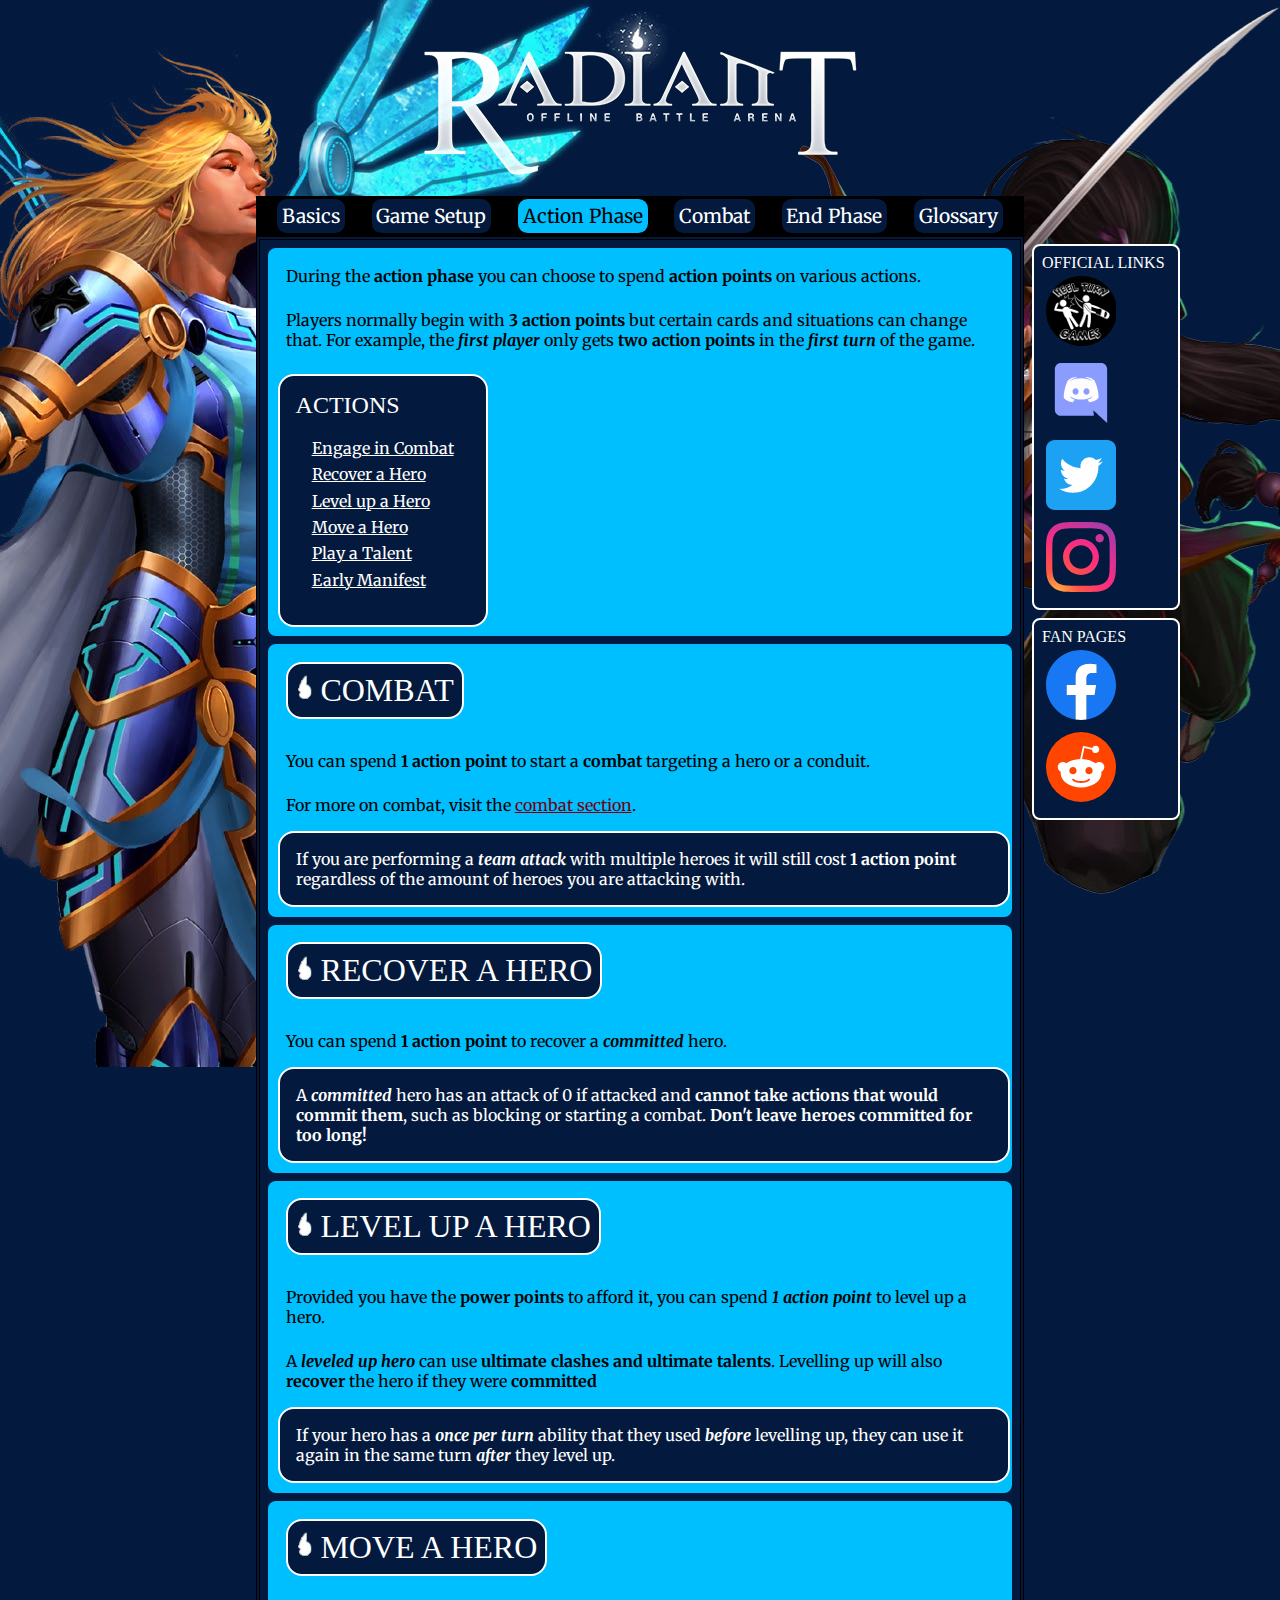
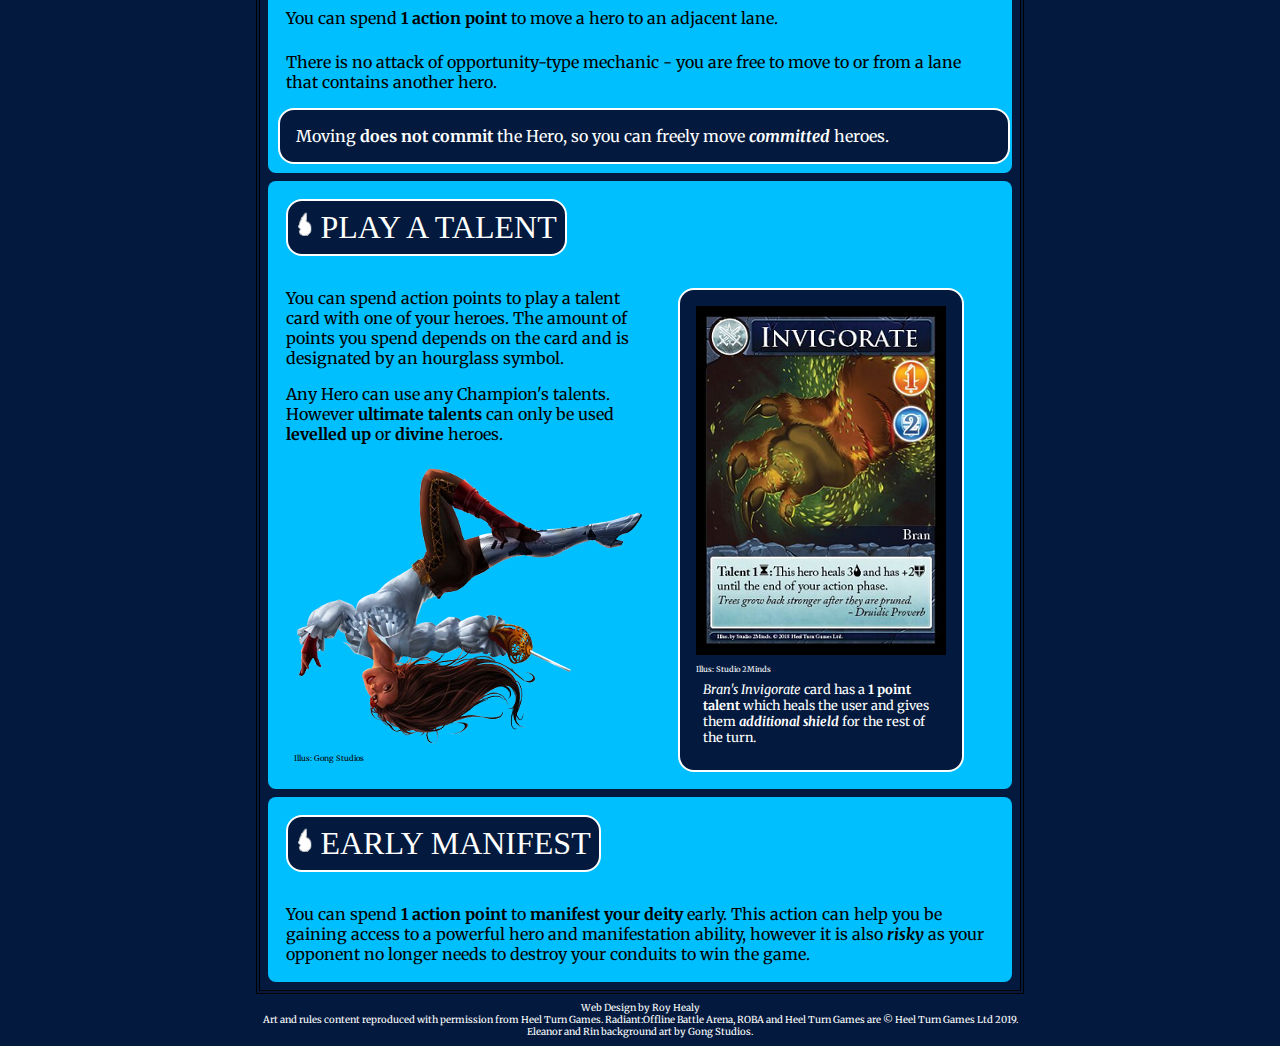
==== code/wd1/action_phase/index.html @ aebfe7fa "Fixed images" ====
<!DOCTYPE html>
<html lang="en">
    <head>
        <title>Radiant: Offline Battle Arena</title>
        <meta charset="UTF-8" />
        <meta name="viewport" content="width=device-width, initial-scale=1">
        <link rel="stylesheet" type="text/css" href="../styles/roba.css" />
        <link rel="icon" href="../images/icon.png" />
    </head>
    <body>
        <header>
            <figure>
                <a href='https://cs1.ucc.ie/~rwth1/wd1/'><img src="../images/banner.png" alt="Radiant: Offline Batter Arena official logo in stylized text" title='Back to homepage'/></a>
            </figure>
            <nav>
                <ul>
                    <li><a href="../">Basics</a></li>
                    <li><a href='../setup'>Game Setup</a></li>
                    <li><a id='here'>Action Phase</a></li>
                    <li><a href='../combat'>Combat</a></li>
                    <li><a href='../end_phase'>End Phase</a></li>
                    <li><a href='../glossary'>Glossary</a></li>
                </ul>
            </nav>
        </header>
        <main>
            <section>
                <p>During the <b>action phase</b> you can choose to spend <b>action points</b> on various actions.</p>
                <p>Players normally begin with <strong>3 action points</strong> but certain cards and situations can change that. For example, the <em>first player</em> only gets <b>two action points</b> in the <em>first turn</em> of the game.</p>
                <nav>
                    <h1>Actions</h1>
                    <ul>
                        <li><a href="#combat">Engage in Combat</a></li>
                        <li><a href="#recover">Recover a Hero</a></li>
                        <li><a href="#level">Level up a Hero</a></li>
                        <li><a href="#move">Move a Hero</a></li>
                        <li><a href="#talent">Play a Talent</a></li>
                        <li><a href="#manifest">Early Manifest</a></li>
                    </ul>
                </nav>
            </section>
            <section>
                <h1 id="combat"><img src="../images/bullet.png" role="presentation" alt="ROBA conduit silhouette bulletpoint. A white, crystal like shape.">Combat</h1>
                <p>You can spend <b>1 action point</b> to start a <b>combat</b> targeting a hero or a conduit.</p>
                <p>For more on combat, visit the <a href='../combat'>combat section</a>.</p>
                <p class="inset">If you are performing a <em>team attack</em> with multiple heroes it will still cost <b>1 action point</b> regardless of the amount of heroes you are attacking with.</p>
            </section>
            <section>
                <h1 id="recover"><img src="../images/bullet.png" role="presentation" alt="ROBA conduit silhouette bulletpoint. A white, crystal like shape.">Recover a Hero</h1>
                <p>You can spend <b>1 action point</b> to recover a <em>committed</em> hero.</p>
                <p class="inset">A <em>committed</em> hero has an attack of 0 if attacked and <b>cannot take actions that would commit them</b>, such as blocking or starting a combat. <strong>Don't leave heroes committed for too long!</strong></p>
            </section>
            <section>
                <h1 id="level"><img src="../images/bullet.png" role="presentation" alt="ROBA conduit silhouette bulletpoint. A white, crystal like shape.">Level up a Hero</h1>
                <p>Provided you have the <b>power points</b> to afford it, you can spend <em>1 action point</em> to level up a hero.</p>
                <p>A <em>leveled up hero</em> can use <b>ultimate clashes and ultimate talents</b>. Levelling up will also <b>recover</b> the hero if they were <b>committed</b></p>
                <p class="inset">If your hero has a <em>once per turn</em> ability that they used <em>before</em> levelling up, they can use it again in the same turn <em>after</em> they level up.</p>
            </section>
            <section>
                <h1 id="move"><img src="../images/bullet.png" role="presentation" alt="ROBA conduit silhouette bulletpoint. A white, crystal like shape.">Move a Hero</h1>
                <p>You can spend <b>1 action point</b> to move a hero to an adjacent lane.</p>
                <p>There is no attack of opportunity-type mechanic - you are free to move to or from a lane that contains another hero.</p>
                <p class="inset">Moving <b>does not commit</b> the Hero, so you can freely move <em>committed</em> heroes.</p>
            </section>
            <section>
                <h1 id="talent"><img src="../images/bullet.png" role="presentation" alt="ROBA conduit silhouette bulletpoint. A white, crystal like shape.">Play A Talent</h1>
                <div class="has_inset">
                    <div class="has_fill">
                        <p>You can spend action points to play a talent card with one of your heroes. The amount of points you spend depends on the card and is designated by an hourglass symbol.</p>
                        <p>Any Hero can use any Champion's talents. However <b>ultimate talents</b> can only be used <b>levelled up</b> or <b>divine</b> heroes.</p>
                        <figure class="fill">
                            <img src="../images/fencer.png" alt="Viola the Daredevil. The image depicts Viola the Fencer mid somersault. She smiles and waves her sword off frame." title="Masterwork Boots">
                            <figcaption><small>Illus: Gong Studios</small></figcaption>
                        </figure>
                    </div>
                    <figure class="inset right">
                        <img src="../images/invigorate.png" alt="Bran's Invigorate Card. The art shows a bear paw controlling a cyclone of leaves. The text box states it is a Talent card that heals the user by 3 and gives them 2 shield for the rest of the turn. The card also has clash stats of 1 attack and 2 shield." title="Bran's Invigorate Card" />
                        <figcaption>
                            <small>Illus: Studio 2Minds</small>
                            <p><i>Bran's Invigorate</i> card has a <b>1 point talent</b> which heals the user and gives them <em>additional shield</em> for the rest of the turn.</p>
                        </figcaption>
                    </figure>
                </div>
            </section>
            <section>
                <h1 id="manifest"><img src="../images/bullet.png" role="presentation" alt="ROBA conduit silhouette bulletpoint. A white, crystal like shape.">Early Manifest</h1>
                <p>You can spend <b>1 action point</b> to <b>manifest your deity</b> early. This action can help you be gaining access to a powerful hero and manifestation ability, however it is also <em>risky</em> as your opponent no longer needs to destroy your conduits to win the game.</p>
            </section>
        </main>
        <aside>
            <nav>
                <h1>Official Links</h1>
                <a href='http://heelturn.ie/'><img src="../images/icon/heelturn.png" title="Heel Turn Games Homepage" alt="Heel Turn Games Logo. It depicts a stick figure hitting another stick figure with a chair."/></a>
                <a href='https://discord.gg/DKqZPUV'><img src="../images/icon/discord.svg" title="Discord Server" alt="Discord Logo"/></a>
                <a href='https://twitter.com/radiantoba'><img src="../images/icon/twitter.svg" title="Follow ROBA on Twitter" alt="Twitter Logo"/></a>
                <a href='https://www.instagram.com/radiantoba'><img src="../images/icon/instagram.svg" title="Follow ROBA on instagram" alt="Instagram Logo"/></a>
            </nav>
            <nav>
                <h1>Fan Pages</h1>
                <a href='https://www.facebook.com/groups/432502020954651/'><img src="../images/icon/facebook.svg" title="Facebook ROBA Heroes" alt="Facebook Logo"/></a>
                <a href='https://www.reddit.com/r/RadiantOBA/'><img src="../images/icon/reddit.svg" title="RadiantOBA Subreddit" alt="Reddit Logo"/></a>
            </nav>
        </aside>
        <footer>
            <small>Web Design by Roy Healy</small>
            <small>Art and rules content reproduced with permission from Heel Turn Games. Radiant:Offline Battle Arena, ROBA and Heel Turn Games are © Heel Turn Games Ltd 2019.</small>
            <small>Eleanor and Rin background art by Gong Studios.</small>
        </footer>
    </body>

</html>
---- code/wd1/styles/roba.css ----
@import url('https://fonts.googleapis.com/css?family=Calistoga|Merriweather&display=swap');

* {
    margin: 0;
    padding: 0;
    font-size: 16px;
    font-family: "Merriweather", "Times New Roman", serif;
}

em {
    font-weight: bold;
}

* ul {
    list-style: none;
}

section > * {
    padding: 0.5em;
}

h1 {
    font-size: 2em;
    margin-left: auto;
    margin-right: auto;
    font-family: 'Calistog', serif;
    font-weight: normal;
    text-transform: uppercase;
}

html{
    background-color: #031A3E;
}

footer{
    padding: 0.5em;
    text-align: center;
}

footer *{
    display: block;
}

ol{
  padding: 1em;
}

small {
    font-size: 0.6em;
}

footer{
    color: white;
}

main {
    border-width: 0.25rem;
    border-color: black;
    border-style: double;
    background-color: #031A3E;

}

header {
    background-color: transparent;
    text-align: center;
}

header img {
    margin-left: auto;
    margin-right: auto;
    max-width:100%
}

header nav {
    background-color: #000;
    padding: 0.5em;
    background-image: url("../images/both_small.png");
    background-repeat: no-repeat;
    background-position: right;
}

header ul {
    color: white;
    text-align: left;
}

header li{
    margin: 0.5em auto;
}

header nav a {
    text-decoration: none;
    border-radius: 0.5em;
    background-color: #031A3E;
    padding: 0.25em;
    color: white;
    margin: 0.5em;
}

header nav a:hover, a#here{
    background-color: DeepSkyBlue;
    color: #000;
}

/* sections */

main section, article{
    margin: 0.5em;
    padding: 0.1em;
    background-color: DeepSkyBlue;
    border-radius: 0.5em;
    color: black;
}

main > section{
    display: flex;
    flex-direction: column;
}

section > h1{
    background-color: #031A3E;
    border-radius: 0.5em;
    border-width: 0.125rem;
    border-color: white;
    color: white;
    margin-right: auto;
    margin-left: auto;
    border-style: solid;
    text-align: center;
    padding: 0.5rem;
    display:inline-block;
}

h1 img {
    padding: 0.1em;
    padding-right: 0.5em;
    max-height: 1.5em;
}

h1:hover img{
    transform: rotate(-20deg);
}

section > * {
    margin: 0.5em
}

p {
    margin: 0.5em;
}

section a, section a *{
    color: #750010;
}

/* insets */

.inset {
    background-color: #031A3E;
    border-color: white;
    border-width: 0.125em;
    border-radius: 1em;
    border-style: solid;
    margin: 0.5em auto;
    color: white;
}

p.inset {
    padding: 1em;
}

.inset * {
    color: white;
}

.inset a, .inset a * {
    color: #FF8C00
}

.inset_skinny {
    display: table;
}

.inset h1 {
    font-size: 1.5em;
}

/* Example of Play */

.example ol{
    margin-top:0;
}

/* table of contents */
main nav {
    display: inline-block;
    background-color: #031A3E;
    border-color: white;
    border-width: 0.125em;
    border-radius: 1em;
    border-style: solid;
    margin-right: auto;
    padding: 1em;
}

main nav * {
    padding: 0;
    color: white;
}

main nav h1 {
    font-size: 1.5em;
}

nav li h1 a{
    font-size: 1.25rem;
}

nav > ol{
    padding: 0 1em;
}

main nav ul{
    margin: 1em;
}

main nav li{
    padding: 0.2em 0;
}

nav ol ol{
    margin: 1em;
    padding: 0;
}

/* figures */
section figure {
  width: -webkit-min-content;
  width: -moz-min-content;
  width: min-content;
  padding: 1em;
}

figure *{
    font-size: 0.8rem;
}

figure {
    display: table;
    margin: 0 auto;
}

.fill {
    display: None;
}

figure img{
    margin: auto;
}

figure small{
    font-size: 0.6em;
}

header figure{
    text-align: center;
    grid-area: banner;
}

/* exterenal nav */

aside nav {
    padding: 0.5em;
    background-color: #031A3E;
    border-radius: 0.5em;
    margin: 0.5em;
    border-color: #fff;
    border-width: 0.125rem;
    border-style: solid;
}

aside img {
    width: 70px;
    height: 70px;
    padding: 0.25em;
}

aside nav {
    width: auto;
}

aside {
    text-align: center;
}

aside h1 {
    font-size: 1em;
    color: white;
}

/* glossary */

.glossary {
    column-width: 15em;
}

article * {
    font-size: 16px;
}

article{
    border-radius: 0;
    break-inside: avoid;
    border-bottom: 0.125em;
    border-bottom-color: white;
    border-bottom-style: solid;
}

article h1 {
    background-color: transparent;
    border: none;
    font-size: 1.25em;
    color: black;
}

article * {
    margin: 0;
    padding: 0;
}

article:hover {
    background-color: #031A3E;
}

article:hover * {
    color: white;
}

article:hover a, article:hover a *{
    color: #FF8C00;
}

/* Adds two column inset layouts*/
@media screen and (min-width: 50em){

    html {
        background-image: url("../images/paladin_small.png"), url("../images/rin_small.png");
        background-repeat: no-repeat;
        background-position: top left, top right;
    }

    header nav {
        background-image: none;
    }

    .has_inset {
        margin: 0;
        display: grid;
        grid-template-columns: 50% 50%;
        grid-template-rows: auto;
        grid-template-areas: "inset-left inset-right";
    }

    section * {
        grid-area: inset-left;
    }

    .has_fill{
        display: flex;
        flex-direction: column;
    }

    .has_inset .fill{
        margin: auto;
    }

    header ul{
        display: flex;
        flex-direction: row;
        text-align: center;
        align-items: space-around;
    }

    header li{
        display: inline;
        text-align: center;
        flex-grow: 1;
        margin: 0 auto;
    }

    header a{
        font-size: 1.2em;
    }

    main > section {
        display: block;
    }

    main > section > h1, .example h1 {
        margin-left: 0.5em;
    }

    .inset{
        margin-left: 0.5em;
        grid-area: inset-right;
    }

    .has_inset .inset{
        margin-left: auto;
    }

    .example section h1 {
        margin-left: 0;
    }

    .fill {
        display: table;
    }

    .fill image{
        display: table-cell;
        vertical-align: middle;
    }
}

@media screen and (min-width: 80em) {
    html {
        background-image: url("../images/paladin.png"), url("../images/rin.png");
        background-repeat: no-repeat;
        background-attachment: fixed;
        background-position: top left, 115%;
    }

    body {
        display: grid;
        grid-template-columns: 20% 60% 20%;
        grid-template-rows: auto;
        grid-template-areas: "left top-middle right" "left middle middle-right" "bottom bottom bottom"
    }

    header {
        grid-area: top-middle;
    }

    aside {
        grid-area: middle-right;
        text-align: left;
    }

    aside nav {
        width: 50%
    }

    main {
        grid-area: middle
        }

    footer {
        grid-area: bottom;
        justify-self: center;
    }
}
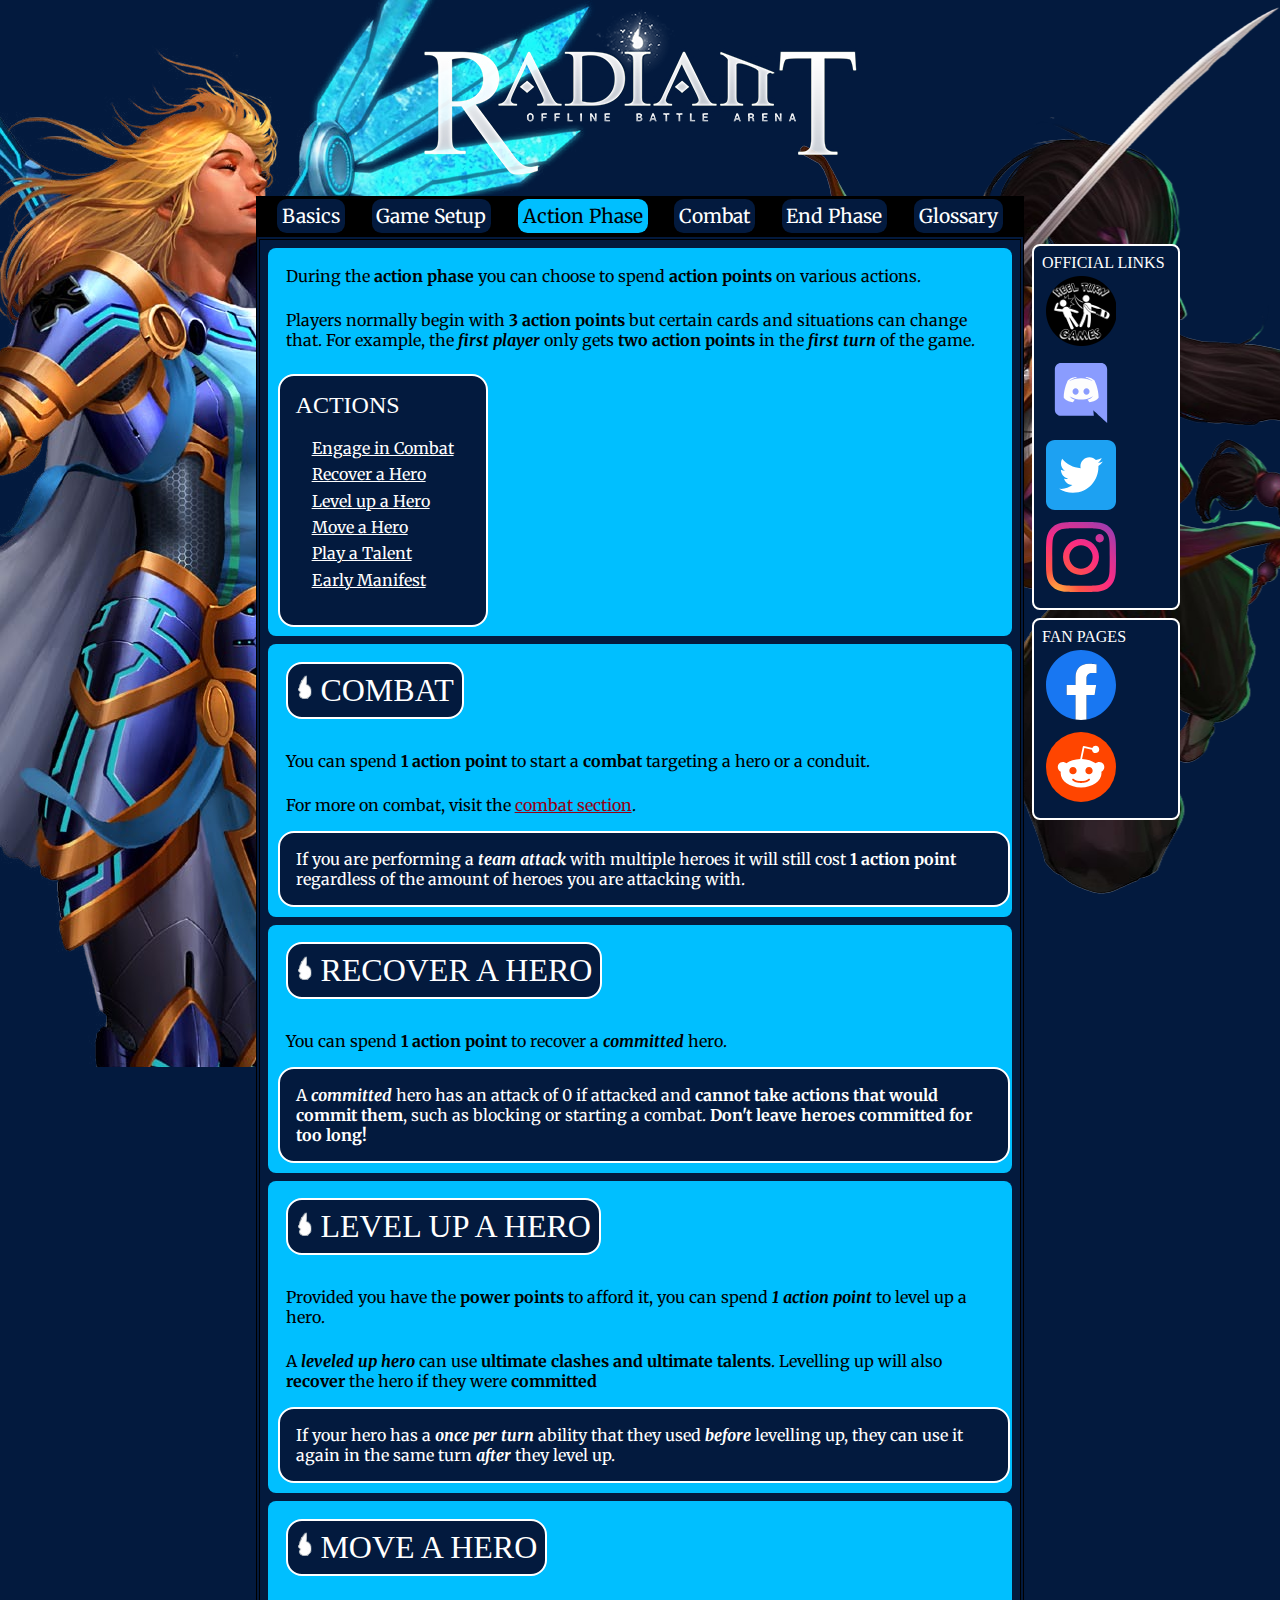
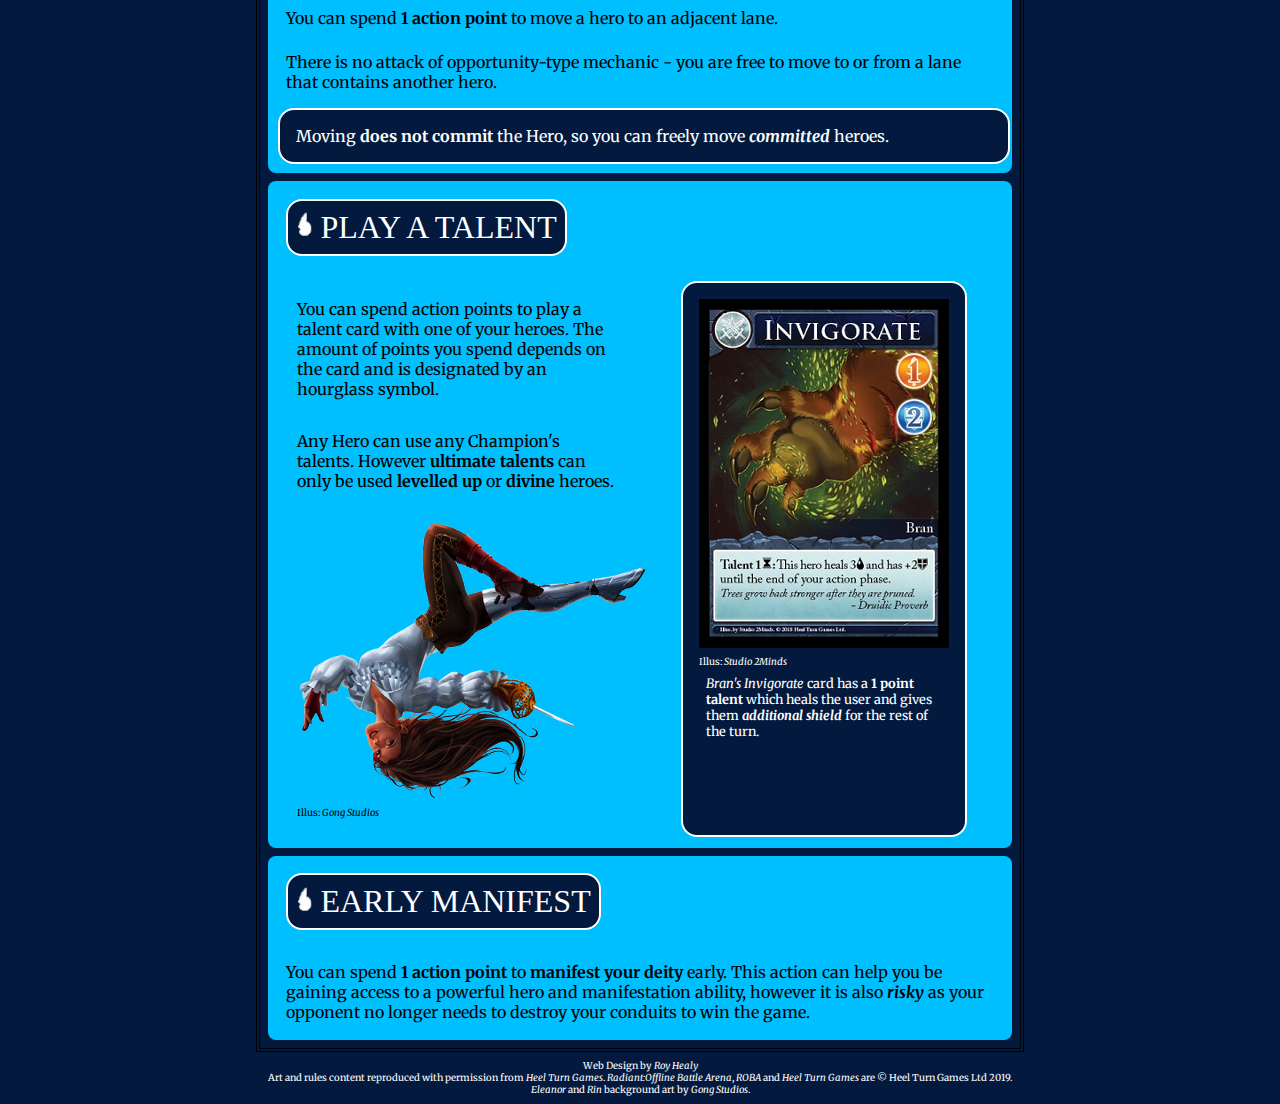
==== commit f1589e19: "fixed divs and image attributions" ====
--- a/code/wd1/action_phase/index.html
+++ b/code/wd1/action_phase/index.html
@@ -64,23 +64,23 @@
             </section>
             <section>
                 <h1 id="talent"><img src="../images/bullet.png" role="presentation" alt="ROBA conduit silhouette bulletpoint. A white, crystal like shape.">Play A Talent</h1>
-                <div class="has_inset">
-                    <div class="has_fill">
+                <section class="has_inset">
+                    <section class="has_fill">
                         <p>You can spend action points to play a talent card with one of your heroes. The amount of points you spend depends on the card and is designated by an hourglass symbol.</p>
                         <p>Any Hero can use any Champion's talents. However <b>ultimate talents</b> can only be used <b>levelled up</b> or <b>divine</b> heroes.</p>
                         <figure class="fill">
                             <img src="../images/fencer.png" alt="Viola the Daredevil. The image depicts Viola the Fencer mid somersault. She smiles and waves her sword off frame." title="Masterwork Boots">
-                            <figcaption><small>Illus: Gong Studios</small></figcaption>
+                            <figcaption><small>Illus: <i>Gong Studios</i></small></figcaption>
                         </figure>
-                    </div>
+                    </section>
                     <figure class="inset right">
                         <img src="../images/invigorate.png" alt="Bran's Invigorate Card. The art shows a bear paw controlling a cyclone of leaves. The text box states it is a Talent card that heals the user by 3 and gives them 2 shield for the rest of the turn. The card also has clash stats of 1 attack and 2 shield." title="Bran's Invigorate Card" />
                         <figcaption>
-                            <small>Illus: Studio 2Minds</small>
+                            <small>Illus: <i>Studio 2Minds</i></small>
                             <p><i>Bran's Invigorate</i> card has a <b>1 point talent</b> which heals the user and gives them <em>additional shield</em> for the rest of the turn.</p>
                         </figcaption>
                     </figure>
-                </div>
+                </section>
             </section>
             <section>
                 <h1 id="manifest"><img src="../images/bullet.png" role="presentation" alt="ROBA conduit silhouette bulletpoint. A white, crystal like shape.">Early Manifest</h1>
@@ -102,9 +102,9 @@
             </nav>
         </aside>
         <footer>
-            <small>Web Design by Roy Healy</small>
-            <small>Art and rules content reproduced with permission from Heel Turn Games. Radiant:Offline Battle Arena, ROBA and Heel Turn Games are © Heel Turn Games Ltd 2019.</small>
-            <small>Eleanor and Rin background art by Gong Studios.</small>
+            <small>Web Design by <i>Roy Healy</i></small>
+            <small>Art and rules content reproduced with permission from <i>Heel Turn Games</i>. <i>Radiant:Offline Battle Arena</i>, <i>ROBA</i> and <i>Heel Turn Games</i> are © Heel Turn Games Ltd 2019.</small>
+            <small><i>Eleanor</i> and <i>Rin</i> background art by <i>Gong Studios</i>.</small>
         </footer>
     </body>
 
--- a/code/wd1/styles/roba.css
+++ b/code/wd1/styles/roba.css
@@ -11,12 +11,8 @@
     font-weight: bold;
 }
 
-* ul {
+ul {
     list-style: none;
-}
-
-section > * {
-    padding: 0.5em;
 }
 
 h1 {
@@ -37,16 +33,17 @@
     text-align: center;
 }
 
-footer *{
+footer small{
     display: block;
+}
+
+section > * {
+    margin: 0.5em;
+    padding: 0.5em;
 }
 
 ol{
   padding: 1em;
-}
-
-small {
-    font-size: 0.6em;
 }
 
 footer{
@@ -103,6 +100,10 @@
     color: #000;
 }
 
+p {
+    margin: 0.5em;
+}
+
 /* sections */
 
 main section, article{
@@ -113,11 +114,6 @@
     color: black;
 }
 
-main > section{
-    display: flex;
-    flex-direction: column;
-}
-
 section > h1{
     background-color: #031A3E;
     border-radius: 0.5em;
@@ -139,19 +135,15 @@
 }
 
 h1:hover img{
-    transform: rotate(-20deg);
-}
-
-section > * {
-    margin: 0.5em
-}
-
-p {
-    margin: 0.5em;
-}
-
-section a, section a *{
-    color: #750010;
+    transform: scale(1.25, 1.25);
+}
+
+section a:link{
+    color: #940014;
+}
+
+section a:visited{
+    color: #4a4a4a;
 }
 
 /* insets */
@@ -174,8 +166,12 @@
     color: white;
 }
 
-.inset a, .inset a * {
-    color: #FF8C00
+.inset a:link {
+    color: #FF8C00;
+}
+
+.inset a:visited{
+    color: #c93d00;
 }
 
 .inset_skinny {
@@ -204,6 +200,10 @@
     padding: 1em;
 }
 
+main nav a:visited, main nav a:link{
+    color: white;
+}
+
 main nav * {
     padding: 0;
     color: white;
@@ -236,10 +236,15 @@
 
 /* figures */
 section figure {
-  width: -webkit-min-content;
-  width: -moz-min-content;
   width: min-content;
   padding: 1em;
+}
+
+@supports not (width: min-content) {
+    section figure {
+        width: -moz-min-content;
+        width: -webkit-min-content;
+    }
 }
 
 figure *{
@@ -259,8 +264,8 @@
     margin: auto;
 }
 
-figure small{
-    font-size: 0.6em;
+small, small * {
+    font-size: 0.6rem;
 }
 
 header figure{
@@ -268,7 +273,7 @@
     grid-area: banner;
 }
 
-/* exterenal nav */
+/* social links */
 
 aside nav {
     padding: 0.5em;
@@ -305,11 +310,11 @@
     column-width: 15em;
 }
 
-article * {
+.glossary * {
     font-size: 16px;
 }
 
-article{
+.glossary section{
     border-radius: 0;
     break-inside: avoid;
     border-bottom: 0.125em;
@@ -317,31 +322,31 @@
     border-bottom-style: solid;
 }
 
-article h1 {
+.glossary h1 {
     background-color: transparent;
     border: none;
     font-size: 1.25em;
     color: black;
 }
 
-article * {
+.glossary section * {
     margin: 0;
     padding: 0;
 }
 
-article:hover {
-    background-color: #031A3E;
-}
-
-article:hover * {
-    color: white;
-}
-
-article:hover a, article:hover a *{
+.glossary section:hover {
+    background-color: #031A3E;
+}
+
+.glossary section:hover * {
+    color: white;
+}
+
+.glossary section:hover a, .glossary section:hover a *{
     color: #FF8C00;
 }
 
-/* Adds two column inset layouts*/
+/* Adds two column inset layouts - tablets and portrait mobile*/
 @media screen and (min-width: 50em){
 
     html {
@@ -424,6 +429,8 @@
     }
 }
 
+/* Adds three column layout and bigger background side banner images */
+
 @media screen and (min-width: 80em) {
     html {
         background-image: url("../images/paladin.png"), url("../images/rin.png");
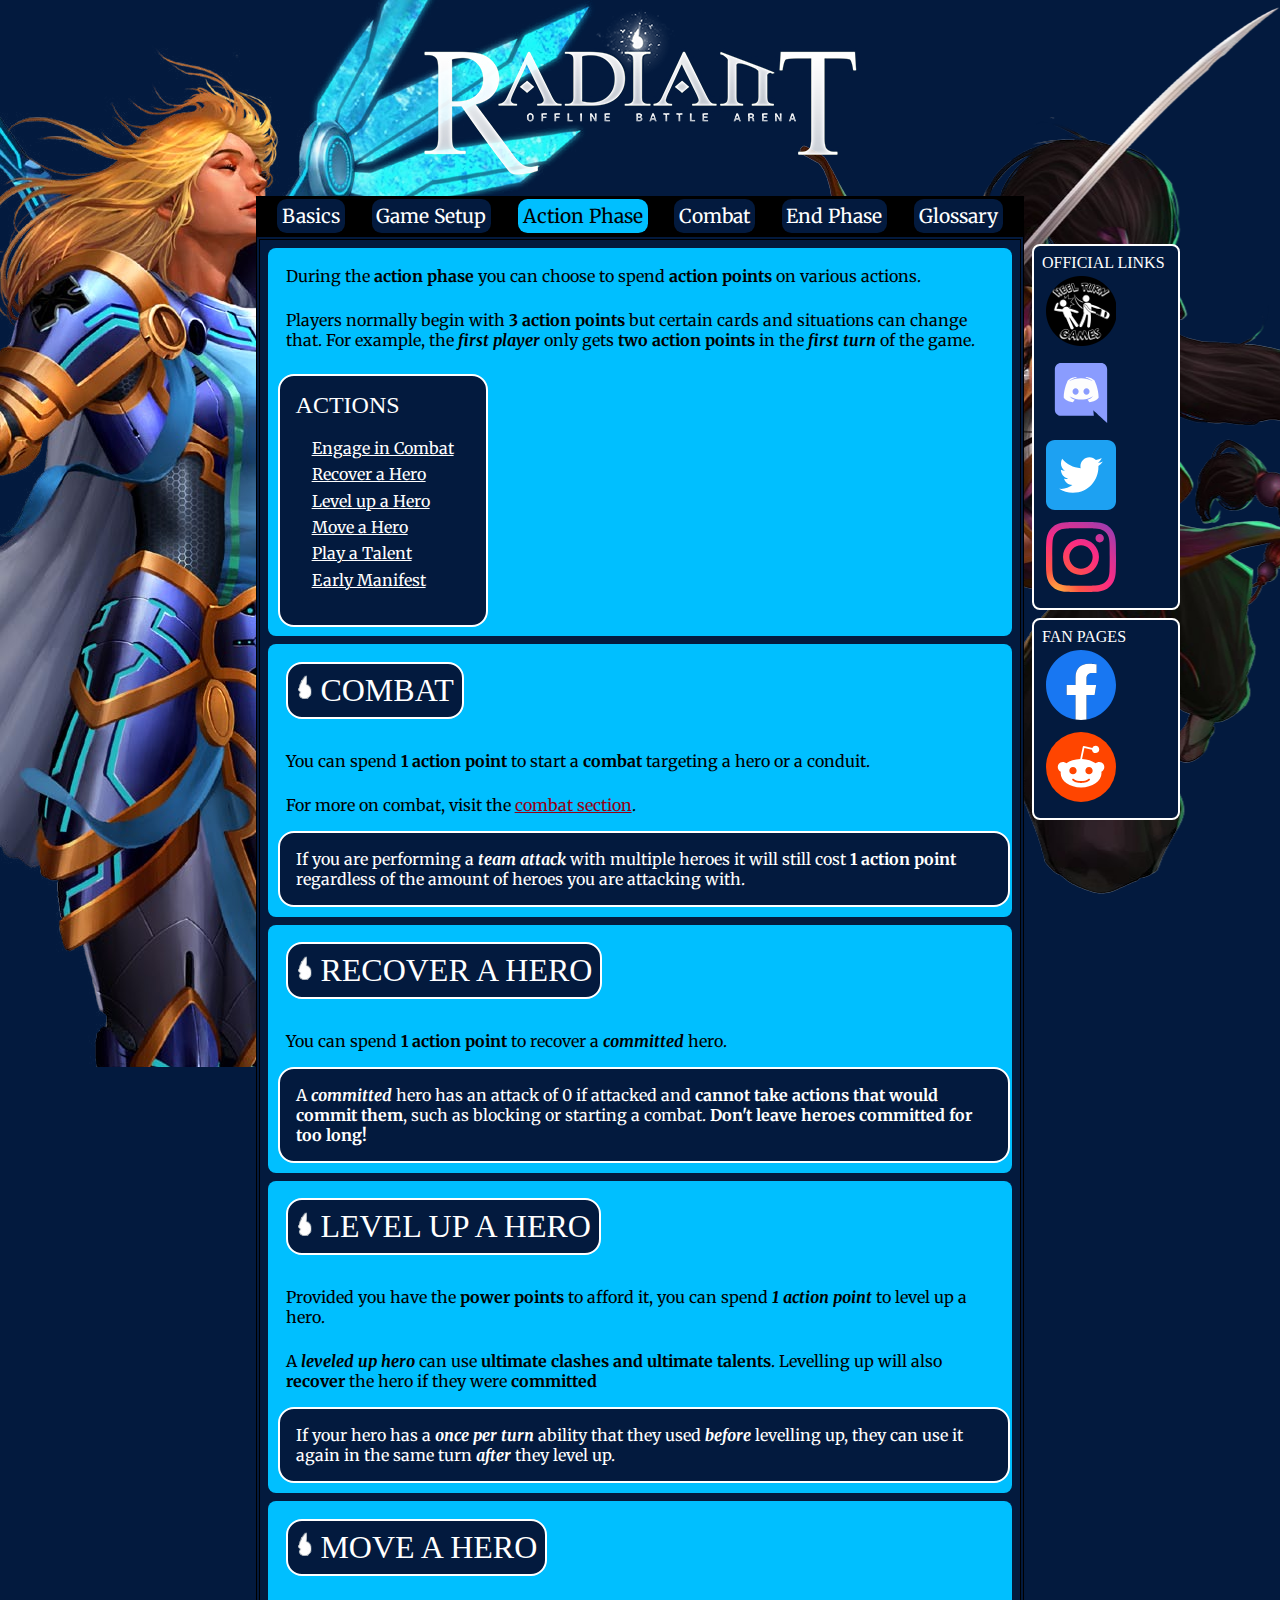
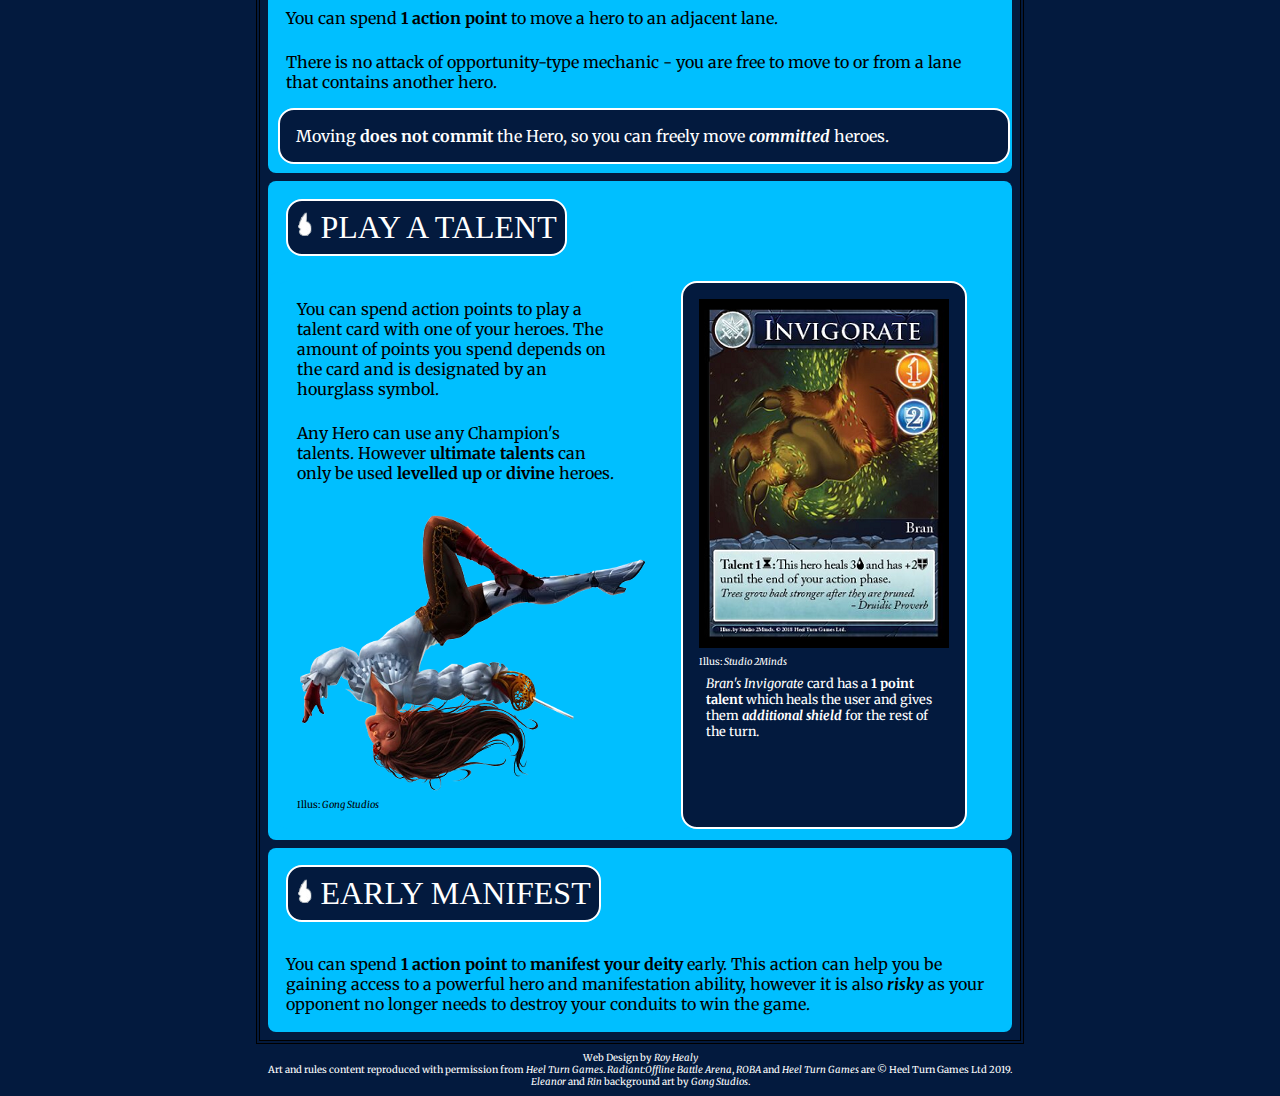
==== commit 1763a635: "Adding skipped pictures" ====
--- a/code/wd1/action_phase/index.html
+++ b/code/wd1/action_phase/index.html
@@ -65,11 +65,15 @@
             <section>
                 <h1 id="talent"><img src="../images/bullet.png" role="presentation" alt="ROBA conduit silhouette bulletpoint. A white, crystal like shape.">Play A Talent</h1>
                 <section class="has_inset">
-                    <section class="has_fill">
+                    <section>
                         <p>You can spend action points to play a talent card with one of your heroes. The amount of points you spend depends on the card and is designated by an hourglass symbol.</p>
                         <p>Any Hero can use any Champion's talents. However <b>ultimate talents</b> can only be used <b>levelled up</b> or <b>divine</b> heroes.</p>
                         <figure class="fill">
-                            <img src="../images/fencer.png" alt="Viola the Daredevil. The image depicts Viola the Fencer mid somersault. She smiles and waves her sword off frame." title="Masterwork Boots">
+                            <picture>
+                                <source media="(min-width: 50em)" srcset="../images/fencer.png" />
+                                <source media="(min-width: 0)" srcset="../images/empty.jpeg" />
+                                <img src="../images/fencer.png" alt="Viola the Daredevil. The image depicts Viola the Fencer mid somersault. She smiles and waves her sword off frame." title="Masterwork Boots">
+                            </picture>
                             <figcaption><small>Illus: <i>Gong Studios</i></small></figcaption>
                         </figure>
                     </section>
--- a/code/wd1/styles/roba.css
+++ b/code/wd1/styles/roba.css
@@ -371,11 +371,6 @@
         grid-area: inset-left;
     }
 
-    .has_fill{
-        display: flex;
-        flex-direction: column;
-    }
-
     .has_inset .fill{
         margin: auto;
     }
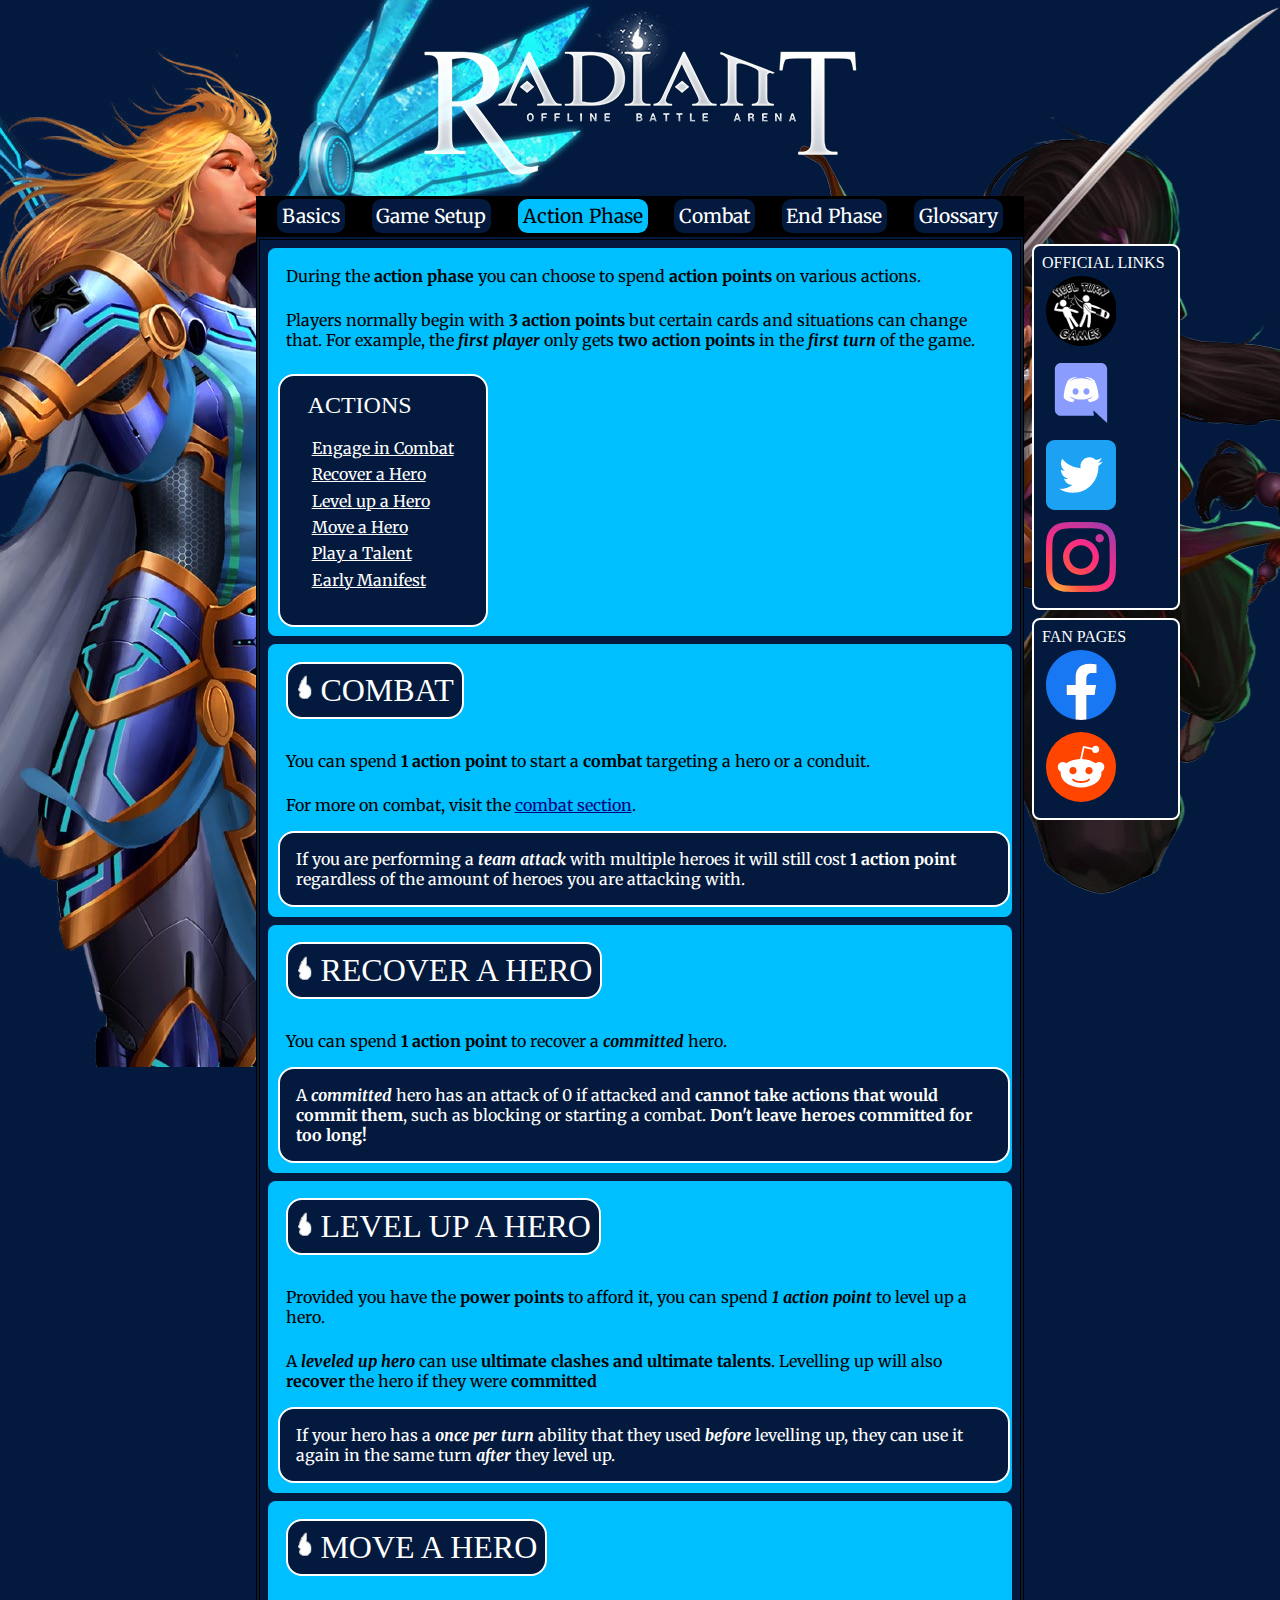
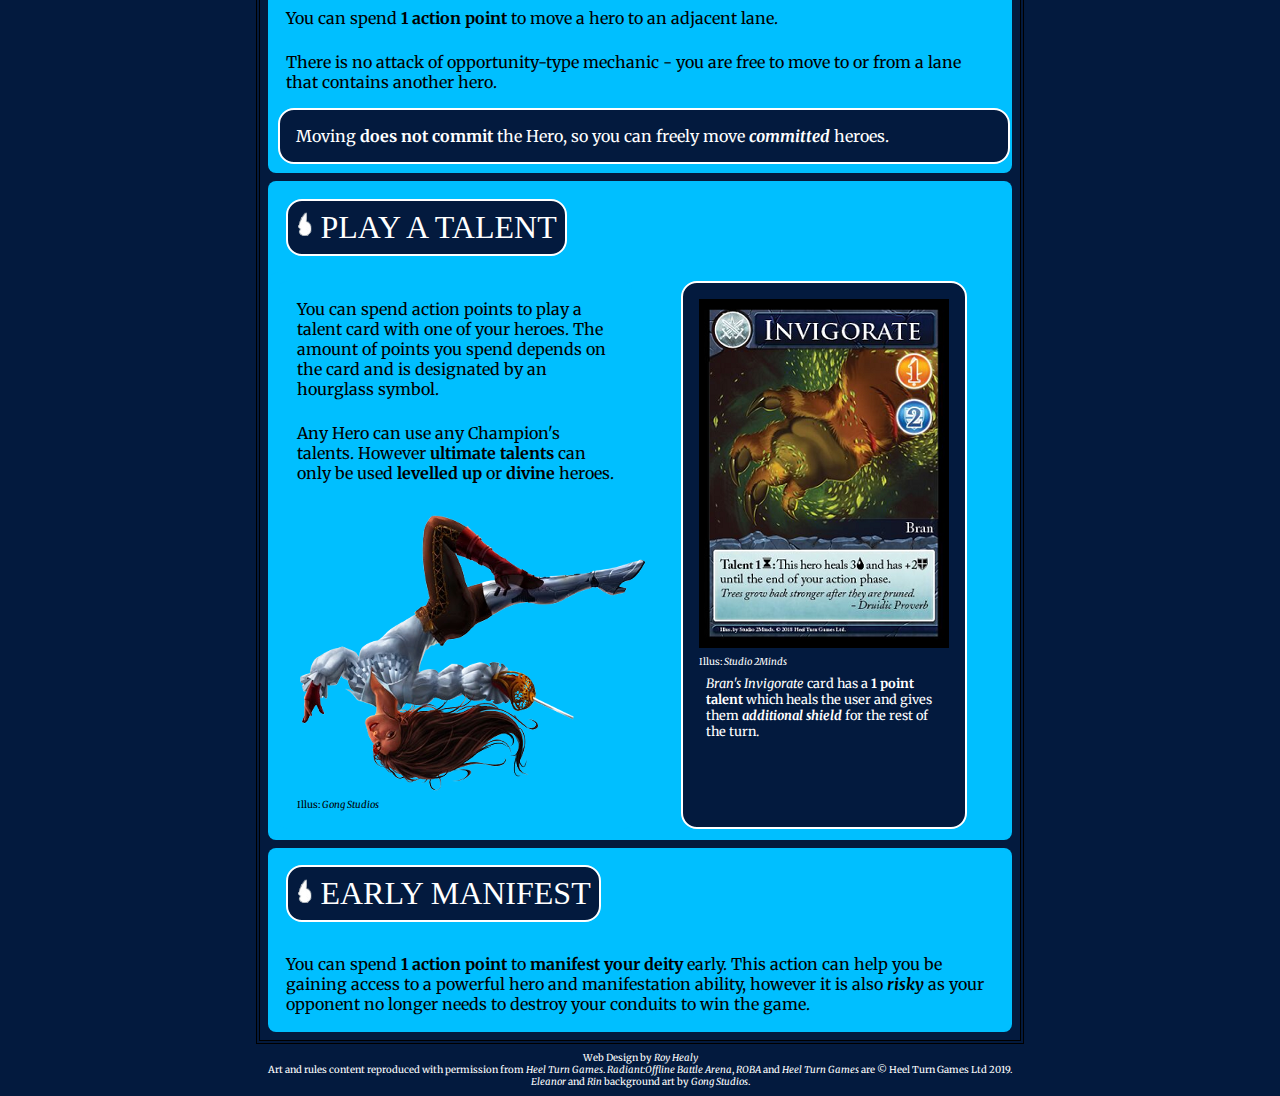
==== commit e831b456: "Fixing banner links" ====
--- a/code/wd1/action_phase/index.html
+++ b/code/wd1/action_phase/index.html
@@ -10,7 +10,7 @@
     <body>
         <header>
             <figure>
-                <a href='https://cs1.ucc.ie/~rwth1/wd1/'><img src="../images/banner.png" alt="Radiant: Offline Batter Arena official logo in stylized text" title='Back to homepage'/></a>
+                <a href="../"><img src="../images/banner.png" alt="Radiant: Offline Batter Arena official logo in stylized text" title='Back to homepage'/></a>
             </figure>
             <nav>
                 <ul>
@@ -72,13 +72,13 @@
                             <picture>
                                 <source media="(min-width: 50em)" srcset="../images/fencer.png" />
                                 <source media="(min-width: 0)" srcset="../images/empty.jpeg" />
-                                <img src="../images/fencer.png" alt="Viola the Daredevil. The image depicts Viola the Fencer mid somersault. She smiles and waves her sword off frame." title="Masterwork Boots">
+                                <img src="../images/fencer.png" alt="Viola the Daredevil. The image depicts Viola the Fencer mid somersault. She smiles and waves her sword off frame." title="Viola The Daredevil">
                             </picture>
                             <figcaption><small>Illus: <i>Gong Studios</i></small></figcaption>
                         </figure>
                     </section>
                     <figure class="inset right">
-                        <img src="../images/invigorate.png" alt="Bran's Invigorate Card. The art shows a bear paw controlling a cyclone of leaves. The text box states it is a Talent card that heals the user by 3 and gives them 2 shield for the rest of the turn. The card also has clash stats of 1 attack and 2 shield." title="Bran's Invigorate Card" />
+                        <img src="../images/invigorate.png" alt="Bran's Invigorate Card. The art shows a bear paw controlling a cyclone of leaves. The text box states it is a Talent card that heals the user by 3 and gives them 2 shield for the rest of the turn. The card also has clash stats of 1 attack and 2 shield. The card text contains the quote 'Trees grow back stronger after they are pruned' - Druidic Proverb" title="Bran's Invigorate Card" />
                         <figcaption>
                             <small>Illus: <i>Studio 2Minds</i></small>
                             <p><i>Bran's Invigorate</i> card has a <b>1 point talent</b> which heals the user and gives them <em>additional shield</em> for the rest of the turn.</p>
--- a/code/wd1/styles/roba.css
+++ b/code/wd1/styles/roba.css
@@ -139,12 +139,23 @@
 }
 
 section a:link{
-    color: #940014;
+    color: #050382;
 }
 
 section a:visited{
-    color: #4a4a4a;
-}
+    color: #3F0047;
+}
+
+
+section section h1 {
+        font-size: 1.5em;
+        text-transform: none;
+    }
+
+section section h1 img {
+        max-height: 1em;
+    }
+
 
 /* insets */
 
@@ -397,7 +408,7 @@
         display: block;
     }
 
-    main > section > h1, .example h1 {
+    main section h1 {
         margin-left: 0.5em;
     }
 
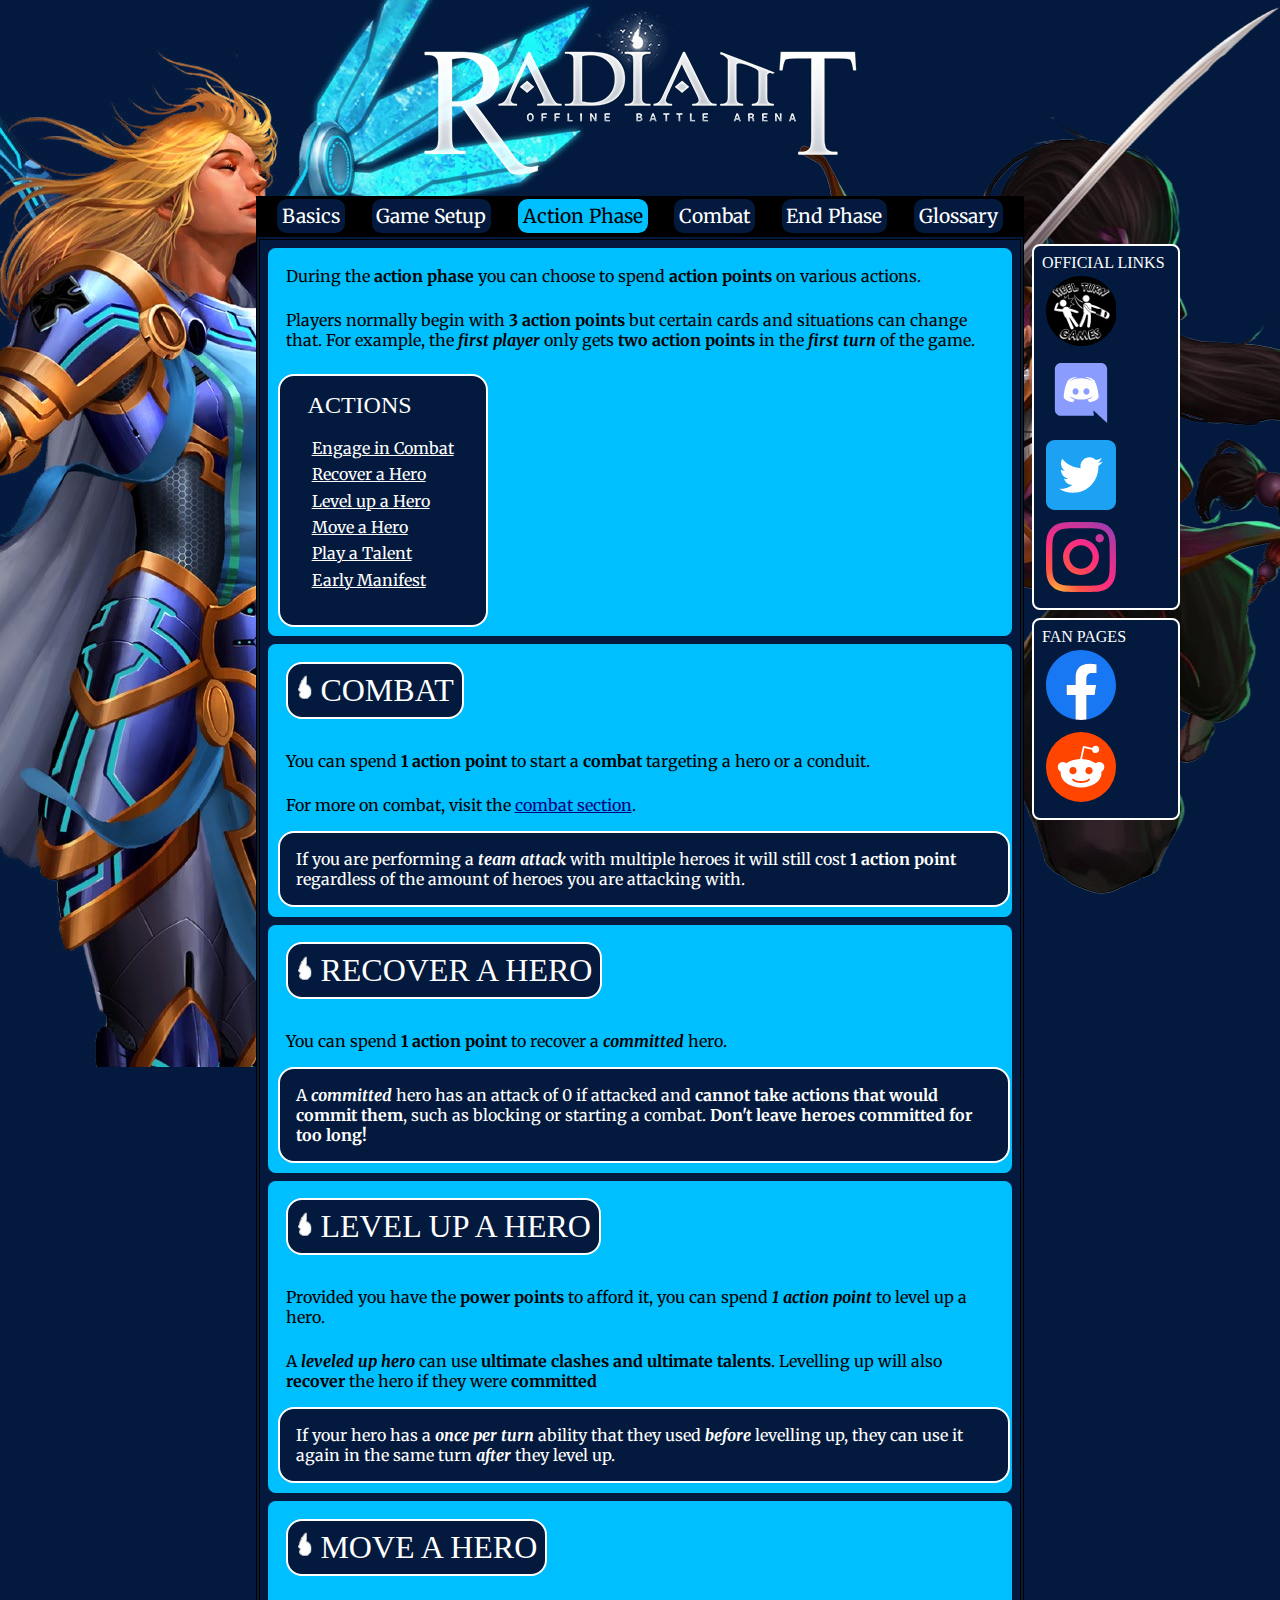
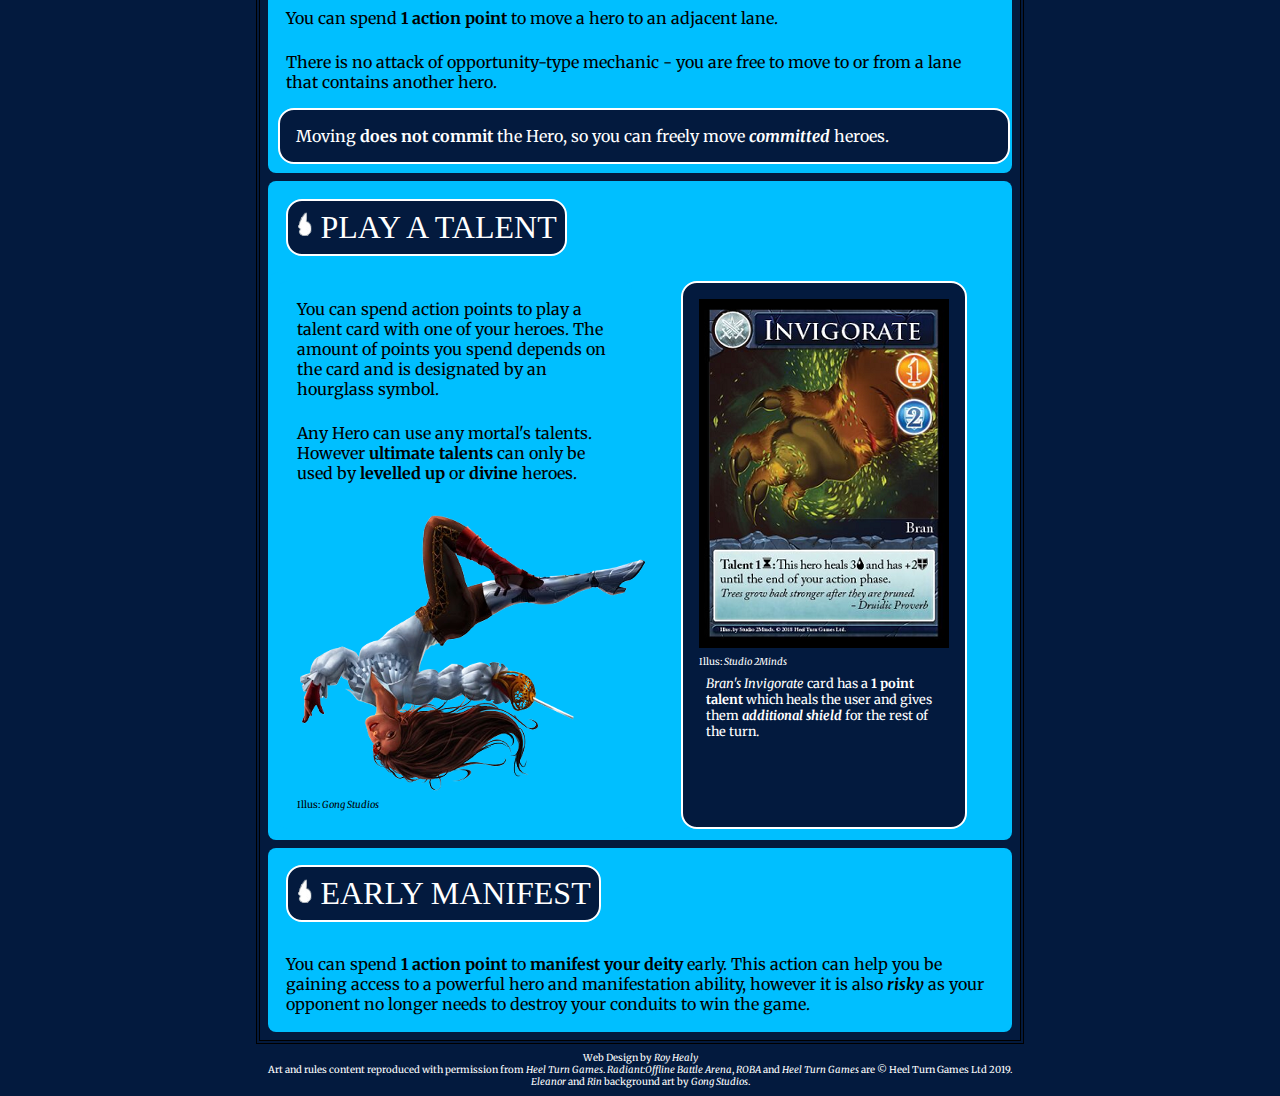
==== commit a841a95e: "Removed references to mortals" ====
--- a/code/wd1/action_phase/index.html
+++ b/code/wd1/action_phase/index.html
@@ -67,7 +67,7 @@
                 <section class="has_inset">
                     <section>
                         <p>You can spend action points to play a talent card with one of your heroes. The amount of points you spend depends on the card and is designated by an hourglass symbol.</p>
-                        <p>Any Hero can use any Champion's talents. However <b>ultimate talents</b> can only be used <b>levelled up</b> or <b>divine</b> heroes.</p>
+                        <p>Any Hero can use any mortal's talents. However <b>ultimate talents</b> can only be used by <b>levelled up</b> or <b>divine</b> heroes.</p>
                         <figure class="fill">
                             <picture>
                                 <source media="(min-width: 50em)" srcset="../images/fencer.png" />
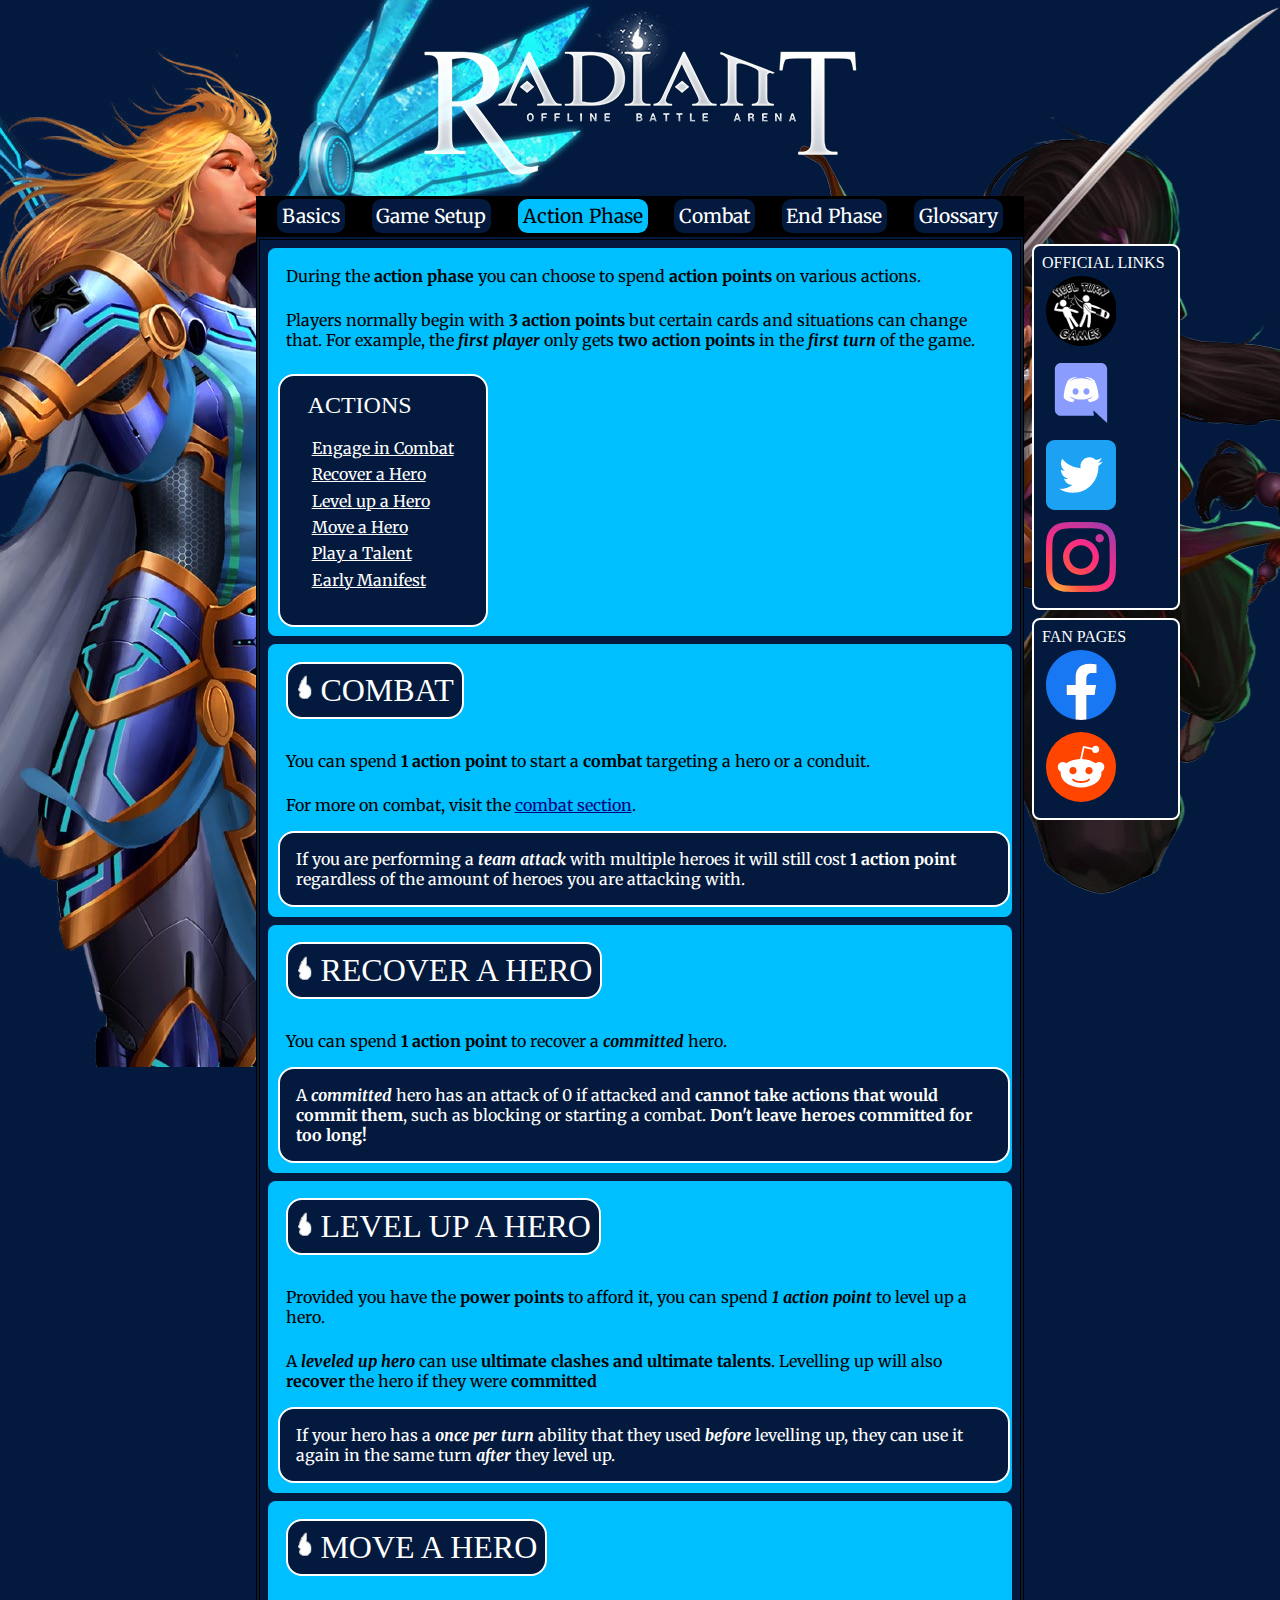
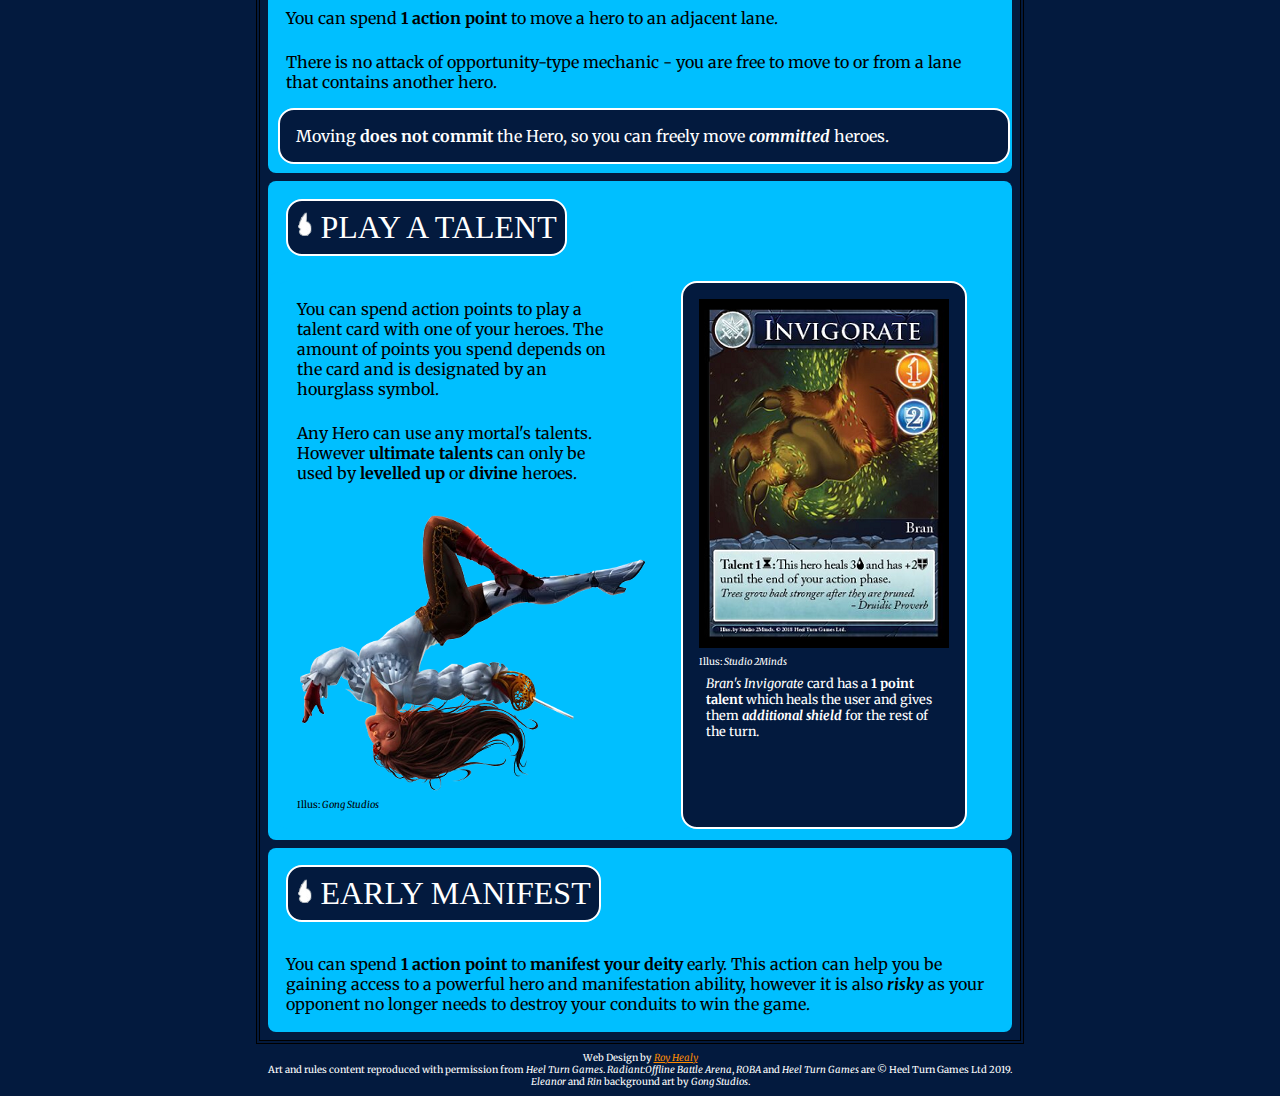
==== commit c6f24882: "Adding homepage link to footer" ====
--- a/code/wd1/action_phase/index.html
+++ b/code/wd1/action_phase/index.html
@@ -106,7 +106,7 @@
             </nav>
         </aside>
         <footer>
-            <small>Web Design by <i>Roy Healy</i></small>
+            <small>Web Design by <a href="https://further-reading.net/"><i>Roy Healy</i></a></small>
             <small>Art and rules content reproduced with permission from <i>Heel Turn Games</i>. <i>Radiant:Offline Battle Arena</i>, <i>ROBA</i> and <i>Heel Turn Games</i> are © Heel Turn Games Ltd 2019.</small>
             <small><i>Eleanor</i> and <i>Rin</i> background art by <i>Gong Studios</i>.</small>
         </footer>
--- a/code/wd1/styles/roba.css
+++ b/code/wd1/styles/roba.css
@@ -177,11 +177,11 @@
     color: white;
 }
 
-.inset a:link {
+.inset a:link, small a:link {
     color: #FF8C00;
 }
 
-.inset a:visited{
+.inset a:visited, small a:visited{
     color: #c93d00;
 }
 
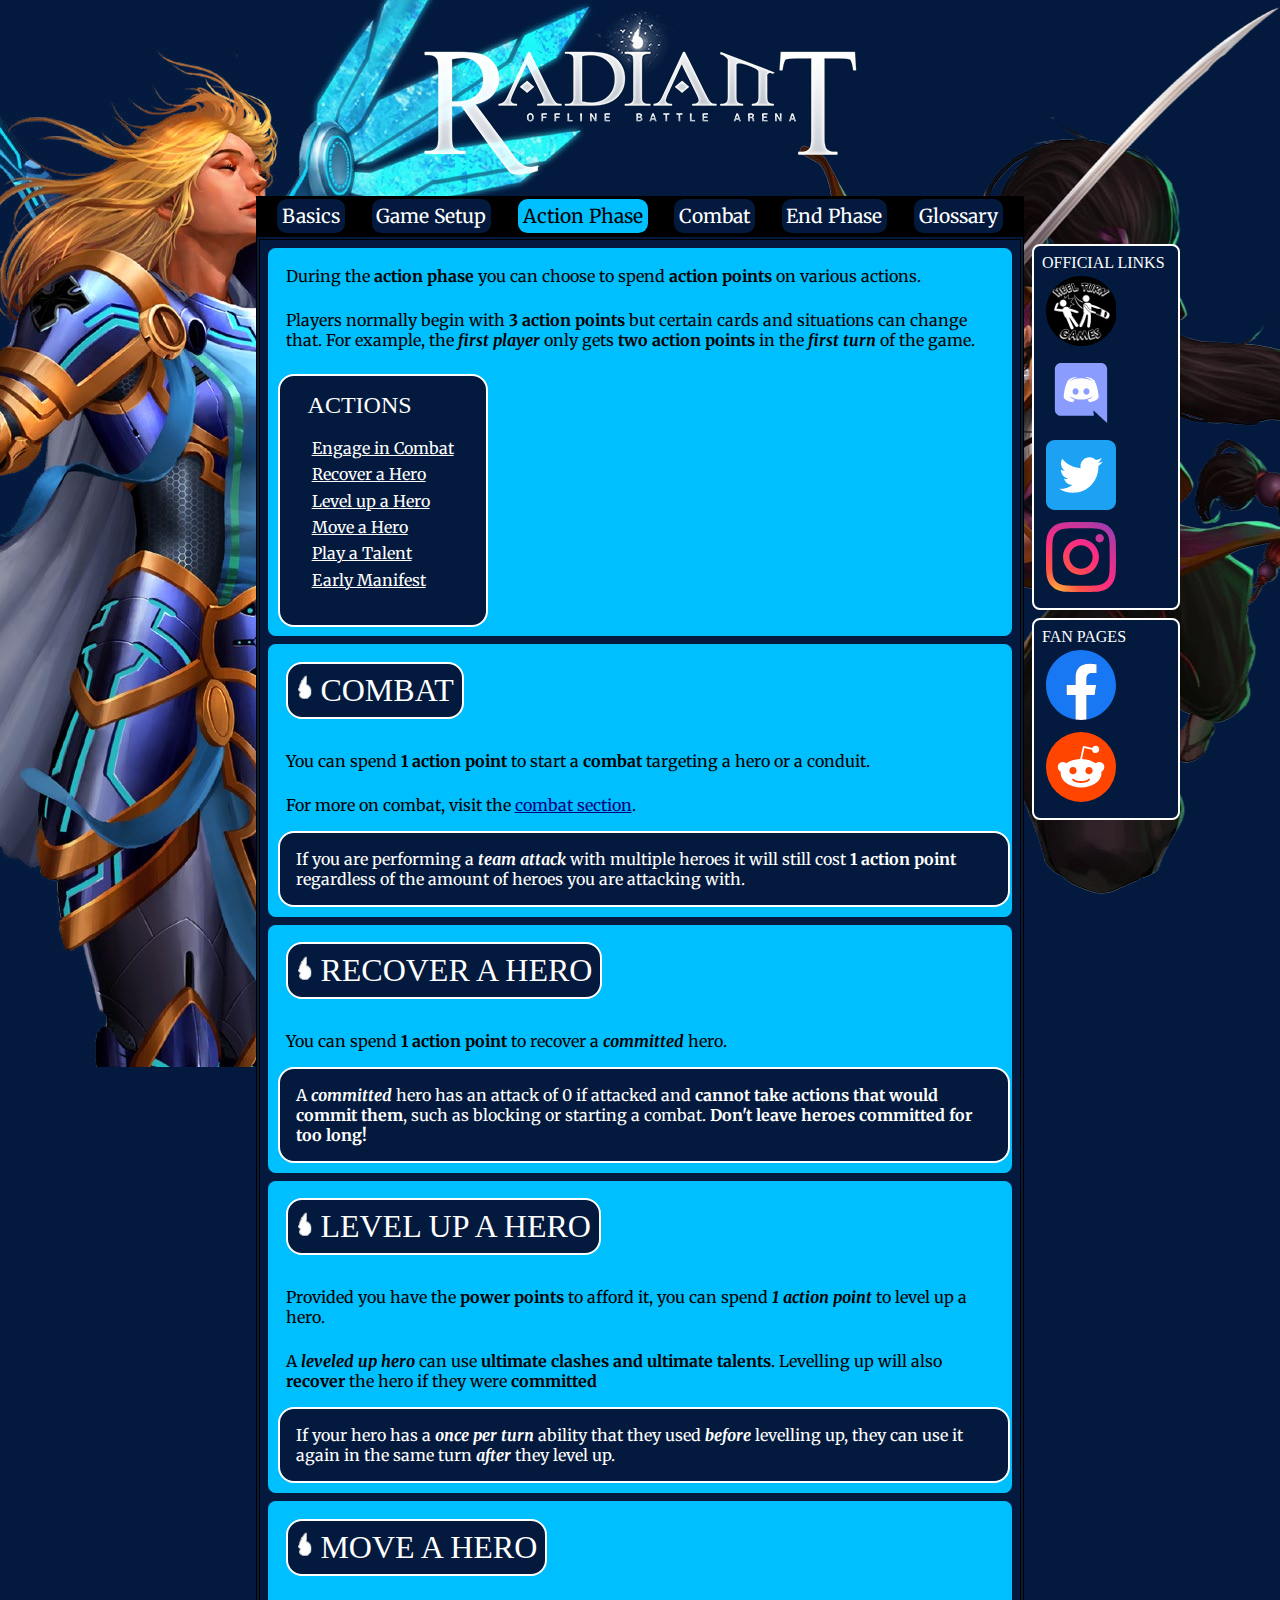
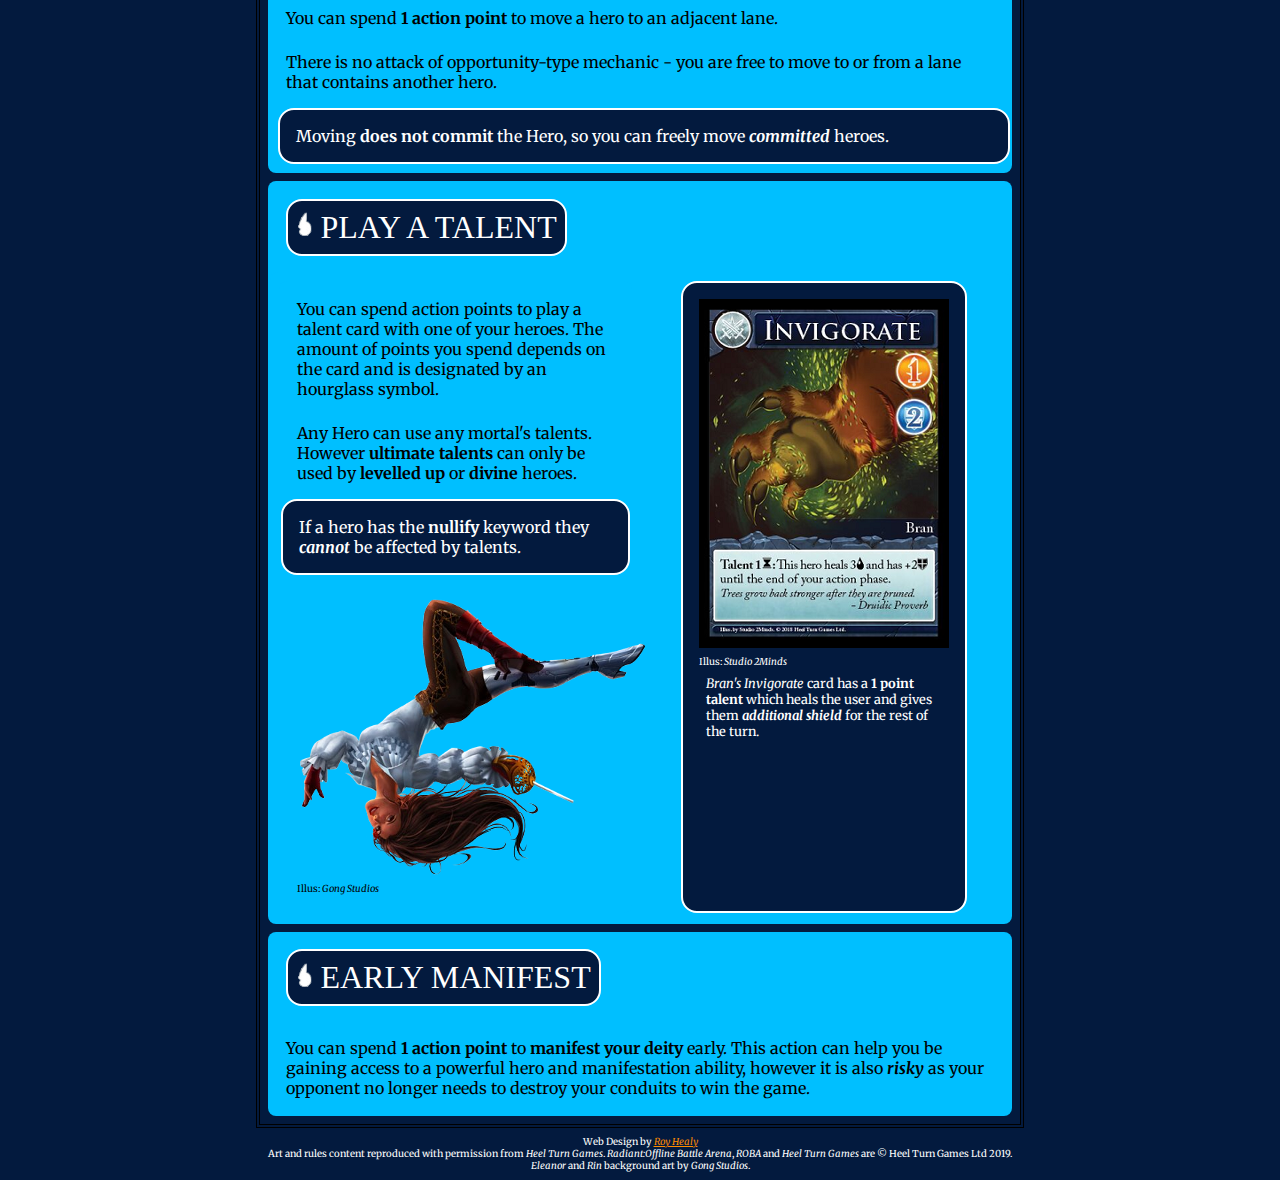
==== commit 4ee83d78: "Adding hand limit, nullify and fixing typo" ====
--- a/code/wd1/action_phase/index.html
+++ b/code/wd1/action_phase/index.html
@@ -68,6 +68,7 @@
                     <section>
                         <p>You can spend action points to play a talent card with one of your heroes. The amount of points you spend depends on the card and is designated by an hourglass symbol.</p>
                         <p>Any Hero can use any mortal's talents. However <b>ultimate talents</b> can only be used by <b>levelled up</b> or <b>divine</b> heroes.</p>
+                        <p class="inset">If a hero has the <b>nullify</b> keyword they <em>cannot</em> be affected by talents.</p>
                         <figure class="fill">
                             <picture>
                                 <source media="(min-width: 50em)" srcset="../images/fencer.png" />
